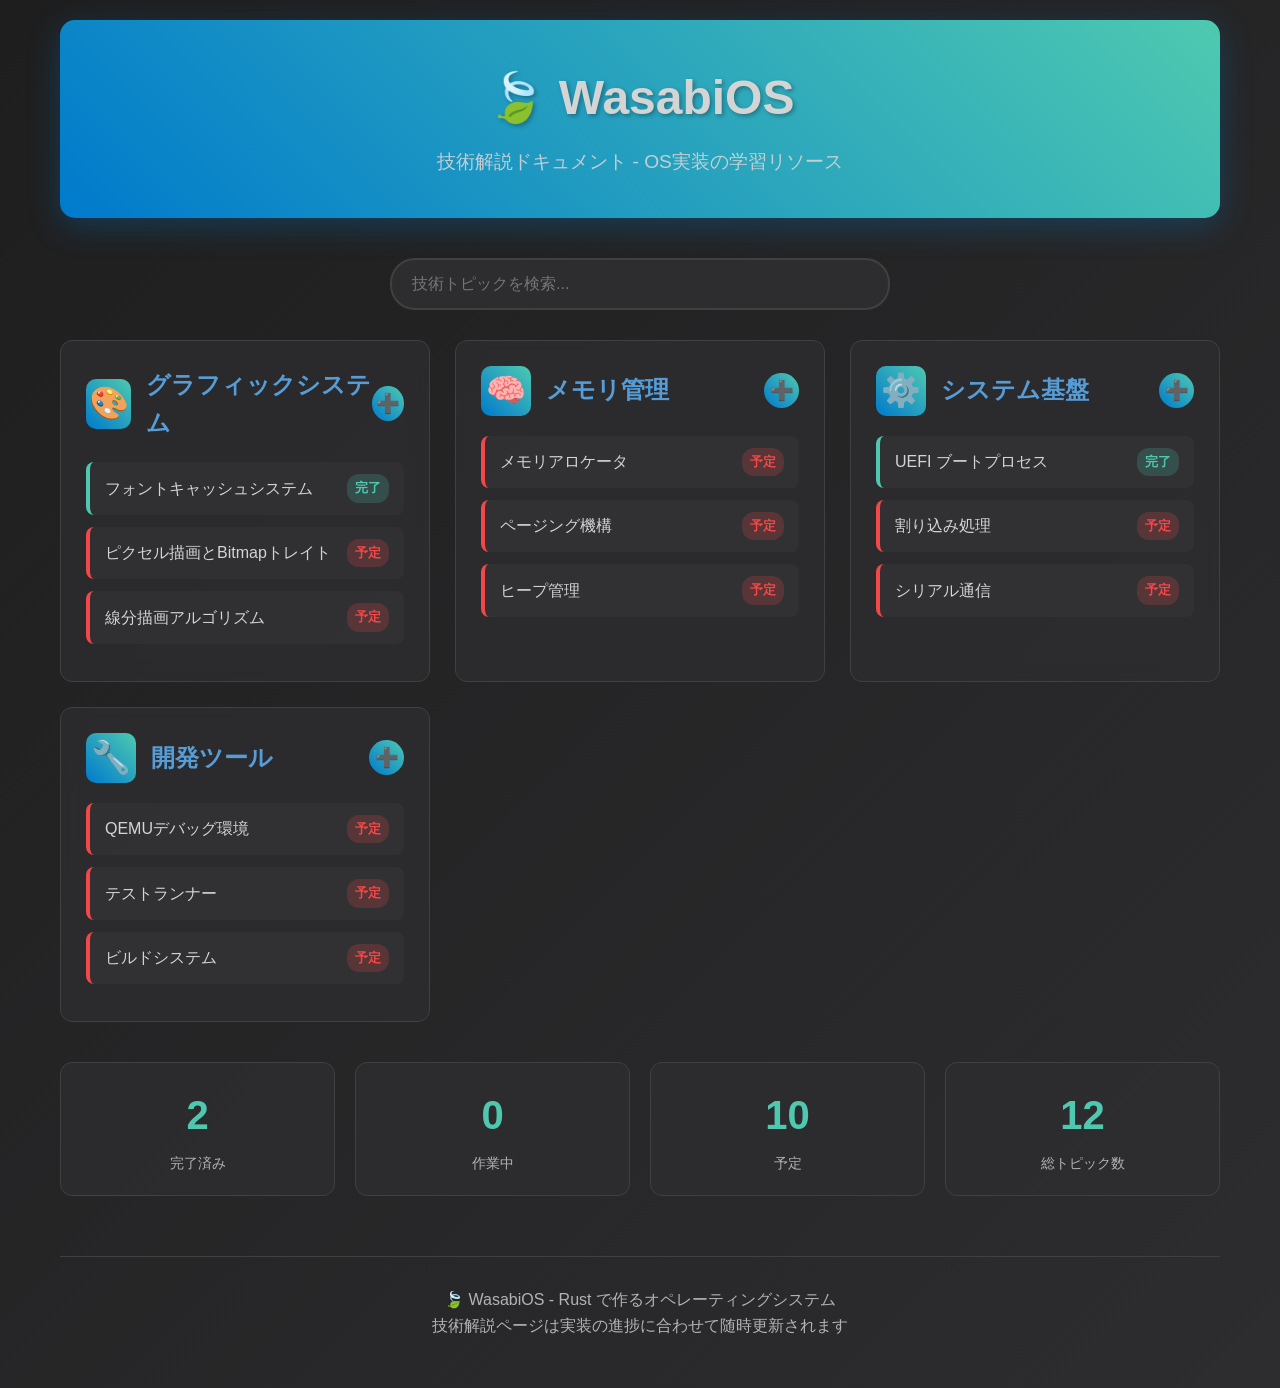
==== docs/index.html @ 49e9e0c0 "add: フォントキャッシュ機能の実装をしつつ、ドキュメント基盤を整えた" ====
<!DOCTYPE html>
<html lang="ja">
<head>
    <meta charset="UTF-8">
    <meta name="viewport" content="width=device-width, initial-scale=1.0">
    <title>WasabiOS 技術解説ドキュメント</title>
    <style>
        * {
            margin: 0;
            padding: 0;
            box-sizing: border-box;
        }

        body {
            font-family: 'Segoe UI', 'Hiragino Sans', 'Yu Gothic UI', sans-serif;
            background: linear-gradient(135deg, #1e1e1e 0%, #2d2d30 100%);
            color: #d4d4d4;
            min-height: 100vh;
            line-height: 1.6;
        }

        .container {
            max-width: 1200px;
            margin: 0 auto;
            padding: 20px;
        }

        header {
            text-align: center;
            margin-bottom: 40px;
            padding: 40px 0;
            background: linear-gradient(45deg, #007acc, #4ec9b0);
            border-radius: 15px;
            box-shadow: 0 8px 32px rgba(0, 122, 204, 0.3);
        }

        h1 {
            font-size: 3rem;
            font-weight: 700;
            margin-bottom: 10px;
            text-shadow: 2px 2px 4px rgba(0, 0, 0, 0.3);
        }

        .subtitle {
            font-size: 1.2rem;
            opacity: 0.9;
            font-weight: 300;
        }

        .search-container {
            margin-bottom: 30px;
            text-align: center;
        }

        .search-box {
            width: 100%;
            max-width: 500px;
            padding: 15px 20px;
            font-size: 16px;
            border: 2px solid #404040;
            border-radius: 25px;
            background-color: #2d2d30;
            color: #d4d4d4;
            outline: none;
            transition: all 0.3s ease;
        }

        .search-box:focus {
            border-color: #007acc;
            box-shadow: 0 0 20px rgba(0, 122, 204, 0.3);
        }

        .categories {
            display: grid;
            grid-template-columns: repeat(auto-fit, minmax(350px, 1fr));
            gap: 25px;
            margin-bottom: 40px;
        }

        .category {
            background: rgba(45, 45, 48, 0.8);
            border: 1px solid #404040;
            border-radius: 12px;
            padding: 25px;
            transition: all 0.3s ease;
            backdrop-filter: blur(10px);
        }

        .category:hover {
            transform: translateY(-5px);
            box-shadow: 0 10px 30px rgba(0, 0, 0, 0.3);
            border-color: #007acc;
        }

        .category-header {
            display: flex;
            align-items: center;
            margin-bottom: 20px;
        }

        .category-icon {
            font-size: 2rem;
            margin-right: 15px;
            width: 50px;
            height: 50px;
            display: flex;
            align-items: center;
            justify-content: center;
            border-radius: 10px;
            background: linear-gradient(45deg, #007acc, #4ec9b0);
        }

        .category-title {
            font-size: 1.5rem;
            font-weight: 600;
            color: #569cd6;
        }

        .topic-list {
            list-style: none;
        }

        .topic-item {
            margin-bottom: 12px;
            padding: 12px 15px;
            background: rgba(64, 64, 64, 0.3);
            border-radius: 8px;
            border-left: 4px solid transparent;
            transition: all 0.3s ease;
            cursor: pointer;
        }

        .topic-item:hover {
            background: rgba(0, 122, 204, 0.1);
            border-left-color: #007acc;
            transform: translateX(5px);
        }

        .topic-item.completed {
            border-left-color: #4ec9b0;
        }

        .topic-item.in-progress {
            border-left-color: #f9c74f;
        }

        .topic-item.planned {
            border-left-color: #f44747;
        }

        .topic-link {
            text-decoration: none;
            color: inherit;
            display: flex;
            justify-content: space-between;
            align-items: center;
        }

        .topic-title {
            font-weight: 500;
        }

        .topic-status {
            font-size: 0.8rem;
            padding: 4px 8px;
            border-radius: 12px;
            font-weight: 600;
        }

        .status-completed {
            background: rgba(78, 201, 176, 0.2);
            color: #4ec9b0;
        }

        .status-in-progress {
            background: rgba(249, 199, 79, 0.2);
            color: #f9c74f;
        }

        .status-planned {
            background: rgba(244, 71, 71, 0.2);
            color: #f44747;
        }

        .stats {
            display: grid;
            grid-template-columns: repeat(auto-fit, minmax(200px, 1fr));
            gap: 20px;
            margin-top: 40px;
        }

        .stat-card {
            background: rgba(45, 45, 48, 0.8);
            padding: 20px;
            border-radius: 12px;
            text-align: center;
            border: 1px solid #404040;
        }

        .stat-number {
            font-size: 2.5rem;
            font-weight: 700;
            color: #4ec9b0;
            margin-bottom: 5px;
        }

        .stat-label {
            color: #b3b3b3;
            font-size: 0.9rem;
        }

        .footer {
            text-align: center;
            margin-top: 60px;
            padding: 30px;
            border-top: 1px solid #404040;
            color: #b3b3b3;
        }

        /* 追加ボタンのスタイル */
        .add-topic-btn {
            background: linear-gradient(45deg, #007acc, #4ec9b0);
            border: none;
            border-radius: 50%;
            width: 35px;
            height: 35px;
            color: white;
            font-size: 1.2rem;
            cursor: pointer;
            margin-left: auto;
            transition: all 0.3s ease;
            display: flex;
            align-items: center;
            justify-content: center;
        }

        .add-topic-btn:hover {
            transform: scale(1.1) rotate(90deg);
            box-shadow: 0 4px 15px rgba(0, 122, 204, 0.4);
        }

        /* モーダルのスタイル */
        .modal {
            display: none;
            position: fixed;
            z-index: 1000;
            left: 0;
            top: 0;
            width: 100%;
            height: 100%;
            background-color: rgba(0, 0, 0, 0.8);
            backdrop-filter: blur(5px);
        }

        .modal.show {
            display: flex;
            align-items: center;
            justify-content: center;
            animation: fadeIn 0.3s ease;
        }

        .modal-content {
            background: linear-gradient(135deg, #2d2d30 0%, #252526 100%);
            border: 2px solid #007acc;
            border-radius: 15px;
            padding: 30px;
            width: 90%;
            max-width: 600px;
            max-height: 90vh;
            overflow-y: auto;
            box-shadow: 0 20px 60px rgba(0, 0, 0, 0.5);
            animation: slideIn 0.3s ease;
        }

        @keyframes slideIn {
            from { transform: translateY(-50px); opacity: 0; }
            to { transform: translateY(0); opacity: 1; }
        }

        .modal-header {
            display: flex;
            justify-content: space-between;
            align-items: center;
            margin-bottom: 25px;
            padding-bottom: 15px;
            border-bottom: 2px solid #404040;
        }

        .modal-title {
            font-size: 1.8rem;
            color: #569cd6;
            font-weight: 600;
        }

        .close-btn {
            background: none;
            border: none;
            font-size: 2rem;
            color: #b3b3b3;
            cursor: pointer;
            padding: 0;
            width: 40px;
            height: 40px;
            display: flex;
            align-items: center;
            justify-content: center;
            border-radius: 50%;
            transition: all 0.3s ease;
        }

        .close-btn:hover {
            background-color: rgba(244, 71, 71, 0.2);
            color: #f44747;
        }

        /* フォームのスタイル */
        .form-group {
            margin-bottom: 20px;
        }

        .form-label {
            display: block;
            margin-bottom: 8px;
            font-weight: 600;
            color: #d4d4d4;
        }

        .form-input, .form-select, .form-textarea {
            width: 100%;
            padding: 12px 15px;
            border: 2px solid #404040;
            border-radius: 8px;
            background-color: #1e1e1e;
            color: #d4d4d4;
            font-size: 14px;
            transition: all 0.3s ease;
        }

        .form-input:focus, .form-select:focus, .form-textarea:focus {
            outline: none;
            border-color: #007acc;
            box-shadow: 0 0 10px rgba(0, 122, 204, 0.3);
        }

        .form-textarea {
            resize: vertical;
            min-height: 100px;
        }

        .form-row {
            display: grid;
            grid-template-columns: 1fr 1fr;
            gap: 15px;
        }

        /* ボタンのスタイル */
        .btn-group {
            display: flex;
            gap: 15px;
            margin-top: 30px;
            justify-content: flex-end;
        }

        .btn {
            padding: 12px 24px;
            border: none;
            border-radius: 8px;
            font-size: 14px;
            font-weight: 600;
            cursor: pointer;
            transition: all 0.3s ease;
            min-width: 120px;
        }

        .btn-primary {
            background: linear-gradient(45deg, #007acc, #4ec9b0);
            color: white;
        }

        .btn-primary:hover {
            transform: translateY(-2px);
            box-shadow: 0 5px 15px rgba(0, 122, 204, 0.4);
        }

        .btn-secondary {
            background-color: #404040;
            color: #d4d4d4;
        }

        .btn-secondary:hover {
            background-color: #505050;
        }

        .btn-copy {
            background: linear-gradient(45deg, #4ec9b0, #007acc);
            color: white;
        }

        .btn-copy:hover {
            transform: translateY(-2px);
            box-shadow: 0 5px 15px rgba(78, 201, 176, 0.4);
        }

        /* 結果表示エリア */
        .result-area {
            margin-top: 25px;
            padding: 20px;
            background-color: #1e1e1e;
            border: 2px solid #404040;
            border-radius: 8px;
            display: none;
        }

        .result-area.show {
            display: block;
            animation: fadeIn 0.3s ease;
        }

        .result-title {
            font-size: 1.2rem;
            color: #4ec9b0;
            margin-bottom: 15px;
            font-weight: 600;
        }

        .result-content {
            background-color: #0d1117;
            padding: 15px;
            border-radius: 5px;
            font-family: 'Courier New', monospace;
            font-size: 13px;
            line-height: 1.5;
            white-space: pre-wrap;
            max-height: 300px;
            overflow-y: auto;
            border: 1px solid #30363d;
        }

        @media (max-width: 768px) {
            .categories {
                grid-template-columns: 1fr;
            }
            
            h1 {
                font-size: 2rem;
            }
            
            .container {
                padding: 15px;
            }

            .modal-content {
                width: 95%;
                padding: 20px;
            }

            .form-row {
                grid-template-columns: 1fr;
            }

            .btn-group {
                flex-direction: column;
            }
        }
    </style>
</head>
<body>
    <div class="container">
        <header>
            <h1>🍃 WasabiOS</h1>
            <p class="subtitle">技術解説ドキュメント - OS実装の学習リソース</p>
        </header>

        <div class="search-container">
            <input type="text" class="search-box" placeholder="技術トピックを検索..." id="searchBox">
        </div>

        <div class="categories" id="categoriesContainer">
            <div class="category">
                <div class="category-header">
                    <div class="category-icon">🎨</div>
                    <h2 class="category-title">グラフィックシステム</h2>
                    <button class="add-topic-btn" onclick="openCreateModal('graphics')" title="新しいページを追加">➕</button>
                </div>
                <ul class="topic-list">
                    <li class="topic-item completed">
                        <a href="topics/font-cache/index.html" class="topic-link">
                            <span class="topic-title">フォントキャッシュシステム</span>
                            <span class="topic-status status-completed">完了</span>
                        </a>
                    </li>
                    <li class="topic-item planned">
                        <a href="#" class="topic-link">
                            <span class="topic-title">ピクセル描画とBitmapトレイト</span>
                            <span class="topic-status status-planned">予定</span>
                        </a>
                    </li>
                    <li class="topic-item planned">
                        <a href="#" class="topic-link">
                            <span class="topic-title">線分描画アルゴリズム</span>
                            <span class="topic-status status-planned">予定</span>
                        </a>
                    </li>
                </ul>
            </div>

            <div class="category">
                <div class="category-header">
                    <div class="category-icon">🧠</div>
                    <h2 class="category-title">メモリ管理</h2>
                    <button class="add-topic-btn" onclick="openCreateModal('memory')" title="新しいページを追加">➕</button>
                </div>
                <ul class="topic-list">
                    <li class="topic-item planned">
                        <a href="#" class="topic-link">
                            <span class="topic-title">メモリアロケータ</span>
                            <span class="topic-status status-planned">予定</span>
                        </a>
                    </li>
                    <li class="topic-item planned">
                        <a href="#" class="topic-link">
                            <span class="topic-title">ページング機構</span>
                            <span class="topic-status status-planned">予定</span>
                        </a>
                    </li>
                    <li class="topic-item planned">
                        <a href="#" class="topic-link">
                            <span class="topic-title">ヒープ管理</span>
                            <span class="topic-status status-planned">予定</span>
                        </a>
                    </li>
                </ul>
            </div>

            <div class="category">
                <div class="category-header">
                    <div class="category-icon">⚙️</div>
                    <h2 class="category-title">システム基盤</h2>
                    <button class="add-topic-btn" onclick="openCreateModal('system')" title="新しいページを追加">➕</button>
                </div>
                <ul class="topic-list">
                    <li class="topic-item completed">
                        <a href="topics/uefi-boot/index.html" class="topic-link">
                            <span class="topic-title">UEFI ブートプロセス</span>
                            <span class="topic-status status-completed">完了</span>
                        </a>
                    </li>
                    <li class="topic-item planned">
                        <a href="#" class="topic-link">
                            <span class="topic-title">割り込み処理</span>
                            <span class="topic-status status-planned">予定</span>
                        </a>
                    </li>
                    <li class="topic-item planned">
                        <a href="#" class="topic-link">
                            <span class="topic-title">シリアル通信</span>
                            <span class="topic-status status-planned">予定</span>
                        </a>
                    </li>
                </ul>
            </div>

            <div class="category">
                <div class="category-header">
                    <div class="category-icon">🔧</div>
                    <h2 class="category-title">開発ツール</h2>
                    <button class="add-topic-btn" onclick="openCreateModal('tools')" title="新しいページを追加">➕</button>
                </div>
                <ul class="topic-list">
                    <li class="topic-item planned">
                        <a href="#" class="topic-link">
                            <span class="topic-title">QEMUデバッグ環境</span>
                            <span class="topic-status status-planned">予定</span>
                        </a>
                    </li>
                    <li class="topic-item planned">
                        <a href="#" class="topic-link">
                            <span class="topic-title">テストランナー</span>
                            <span class="topic-status status-planned">予定</span>
                        </a>
                    </li>
                    <li class="topic-item planned">
                        <a href="#" class="topic-link">
                            <span class="topic-title">ビルドシステム</span>
                            <span class="topic-status status-planned">予定</span>
                        </a>
                    </li>
                </ul>
            </div>
        </div>

        <div class="stats">
            <div class="stat-card">
                <div class="stat-number" id="completedCount">2</div>
                <div class="stat-label">完了済み</div>
            </div>
            <div class="stat-card">
                <div class="stat-number" id="inProgressCount">0</div>
                <div class="stat-label">作業中</div>
            </div>
            <div class="stat-card">
                <div class="stat-number" id="plannedCount">10</div>
                <div class="stat-label">予定</div>
            </div>
            <div class="stat-card">
                <div class="stat-number" id="totalCount">12</div>
                <div class="stat-label">総トピック数</div>
            </div>
        </div>

        <footer class="footer">
            <p>🍃 WasabiOS - Rust で作るオペレーティングシステム</p>
            <p>技術解説ページは実装の進捗に合わせて随時更新されます</p>
        </footer>
    </div>

    <!-- 技術解説ページ作成モーダル -->
    <div id="createModal" class="modal">
        <div class="modal-content">
            <div class="modal-header">
                <h2 class="modal-title">📝 新しい技術解説ページを作成</h2>
                <button class="close-btn" onclick="closeCreateModal()">&times;</button>
            </div>
            
            <form id="createForm">
                <div class="form-row">
                    <div class="form-group">
                        <label class="form-label" for="topicName">トピック名 *</label>
                        <input type="text" id="topicName" class="form-input" placeholder="例: メモリアロケータ" required>
                    </div>
                    <div class="form-group">
                        <label class="form-label" for="categorySelect">カテゴリ *</label>
                        <select id="categorySelect" class="form-select" required>
                            <option value="">選択してください</option>
                            <option value="graphics">グラフィックシステム</option>
                            <option value="memory">メモリ管理</option>
                            <option value="system">システム基盤</option>
                            <option value="tools">開発ツール</option>
                        </select>
                    </div>
                </div>

                <div class="form-row">
                    <div class="form-group">
                        <label class="form-label" for="difficulty">難易度</label>
                        <select id="difficulty" class="form-select">
                            <option value="初級">初級</option>
                            <option value="中級" selected>中級</option>
                            <option value="上級">上級</option>
                        </select>
                    </div>
                    <div class="form-group">
                        <label class="form-label" for="relatedFiles">関連ファイル</label>
                        <input type="text" id="relatedFiles" class="form-input" placeholder="例: src/allocator.rs, src/memory.rs">
                    </div>
                </div>

                <div class="form-group">
                    <label class="form-label" for="description">解説内容 *</label>
                    <textarea id="description" class="form-textarea" placeholder="具体的に解説したい内容を記述してください&#10;例:&#10;- ヒープメモリの管理方法&#10;- アロケーションアルゴリズムの比較&#10;- フラグメンテーションの問題と対策" required></textarea>
                </div>

                <div class="form-group">
                    <label class="form-label" for="specialRequests">特別な要求</label>
                    <textarea id="specialRequests" class="form-textarea" placeholder="図示したい内容やアニメーション要素があれば記述してください&#10;例:&#10;- メモリレイアウトの図示&#10;- アロケーション/デアロケーションのアニメーション&#10;- 異なるアルゴリズムのパフォーマンス比較チャート"></textarea>
                </div>

                <div class="btn-group">
                    <button type="button" class="btn btn-secondary" onclick="closeCreateModal()">キャンセル</button>
                    <button type="button" class="btn btn-primary" onclick="generateRequest()">依頼文を生成</button>
                </div>
            </form>

            <div id="resultArea" class="result-area">
                <div class="result-title">📋 生成された依頼文</div>
                <div id="resultContent" class="result-content"></div>
                <div class="btn-group">
                    <button type="button" class="btn btn-copy" onclick="copyToClipboard()">📋 クリップボードにコピー</button>
                    <button type="button" class="btn btn-secondary" onclick="editRequest()">✏️ 編集に戻る</button>
                </div>
            </div>
        </div>
    </div>

    <script>
        // 検索機能
        document.getElementById('searchBox').addEventListener('input', function(e) {
            const searchTerm = e.target.value.toLowerCase();
            const topicItems = document.querySelectorAll('.topic-item');
            
            topicItems.forEach(item => {
                const title = item.querySelector('.topic-title').textContent.toLowerCase();
                if (title.includes(searchTerm)) {
                    item.style.display = 'block';
                } else {
                    item.style.display = 'none';
                }
            });
        });

        // 統計の更新
        function updateStats() {
            const completed = document.querySelectorAll('.topic-item.completed').length;
            const inProgress = document.querySelectorAll('.topic-item.in-progress').length;
            const planned = document.querySelectorAll('.topic-item.planned').length;
            const total = completed + inProgress + planned;

            document.getElementById('completedCount').textContent = completed;
            document.getElementById('inProgressCount').textContent = inProgress;
            document.getElementById('plannedCount').textContent = planned;
            document.getElementById('totalCount').textContent = total;
        }

        // ページ読み込み時に統計を更新
        document.addEventListener('DOMContentLoaded', updateStats);

        // トピックアイテムのクリックイベント
        document.querySelectorAll('.topic-item').forEach(item => {
            item.addEventListener('click', function(e) {
                const link = this.querySelector('.topic-link');
                if (link && link.getAttribute('href') !== '#') {
                    window.location.href = link.getAttribute('href');
                }
            });
        });

        // カテゴリマッピング
        const categoryMapping = {
            'graphics': 'グラフィックシステム',
            'memory': 'メモリ管理',
            'system': 'システム基盤',
            'tools': '開発ツール'
        };

        let generatedRequestText = '';

        // モーダル開く
        function openCreateModal(category = '') {
            const modal = document.getElementById('createModal');
            const categorySelect = document.getElementById('categorySelect');
            
            // カテゴリが指定されている場合は自動選択
            if (category) {
                categorySelect.value = category;
            }
            
            // フォームをリセット
            document.getElementById('createForm').reset();
            if (category) {
                categorySelect.value = category;
            }
            
            // 結果エリアを非表示
            document.getElementById('resultArea').classList.remove('show');
            
            modal.classList.add('show');
            document.body.style.overflow = 'hidden';
        }

        // モーダル閉じる
        function closeCreateModal() {
            const modal = document.getElementById('createModal');
            modal.classList.remove('show');
            document.body.style.overflow = 'auto';
        }

        // 依頼文生成
        function generateRequest() {
            const topicName = document.getElementById('topicName').value.trim();
            const category = document.getElementById('categorySelect').value;
            const difficulty = document.getElementById('difficulty').value;
            const relatedFiles = document.getElementById('relatedFiles').value.trim();
            const description = document.getElementById('description').value.trim();
            const specialRequests = document.getElementById('specialRequests').value.trim();

            // バリデーション
            if (!topicName) {
                alert('トピック名を入力してください。');
                return;
            }
            if (!category) {
                alert('カテゴリを選択してください。');
                return;
            }
            if (!description) {
                alert('解説内容を入力してください。');
                return;
            }

            // 依頼文生成
            const categoryName = categoryMapping[category];
            const relatedFilesText = relatedFiles || '該当なし';
            const specialRequestsText = specialRequests || '特になし';

            generatedRequestText = `技術解説ページを作成してください：

**基本情報:**
- トピック: ${topicName}
- カテゴリ: ${categoryName}
- 難易度: ${difficulty}
- 関連ファイル: ${relatedFilesText}

**解説内容:**
${description}

**特別な要求:**
${specialRequestsText}`;

            // 結果表示
            document.getElementById('resultContent').textContent = generatedRequestText;
            document.getElementById('resultArea').classList.add('show');
            
            // 結果エリアにスクロール
            document.getElementById('resultArea').scrollIntoView({ 
                behavior: 'smooth', 
                block: 'nearest' 
            });
        }

        // クリップボードにコピー
        async function copyToClipboard() {
            try {
                await navigator.clipboard.writeText(generatedRequestText);
                
                // ボタンのテキストを一時的に変更
                const copyBtn = document.querySelector('.btn-copy');
                const originalText = copyBtn.innerHTML;
                copyBtn.innerHTML = '✅ コピー完了!';
                copyBtn.style.background = 'linear-gradient(45deg, #4caf50, #45a049)';
                
                setTimeout(() => {
                    copyBtn.innerHTML = originalText;
                    copyBtn.style.background = 'linear-gradient(45deg, #4ec9b0, #007acc)';
                }, 2000);
                
            } catch (err) {
                // フォールバック: テキストエリアを使用
                const textArea = document.createElement('textarea');
                textArea.value = generatedRequestText;
                document.body.appendChild(textArea);
                textArea.select();
                document.execCommand('copy');
                document.body.removeChild(textArea);
                
                alert('依頼文をクリップボードにコピーしました！');
            }
        }

        // 編集に戻る
        function editRequest() {
            document.getElementById('resultArea').classList.remove('show');
        }

        // モーダル外クリックで閉じる
        document.getElementById('createModal').addEventListener('click', function(e) {
            if (e.target === this) {
                closeCreateModal();
            }
        });

        // ESCキーでモーダルを閉じる
        document.addEventListener('keydown', function(e) {
            if (e.key === 'Escape') {
                const modal = document.getElementById('createModal');
                if (modal.classList.contains('show')) {
                    closeCreateModal();
                }
            }
        });

        // フォームのEnterキー送信を防ぐ
        document.getElementById('createForm').addEventListener('keydown', function(e) {
            if (e.key === 'Enter' && e.target.tagName !== 'TEXTAREA') {
                e.preventDefault();
            }
        });

        // ローカルストレージに下書き保存
        function saveDraft() {
            const formData = {
                topicName: document.getElementById('topicName').value,
                category: document.getElementById('categorySelect').value,
                difficulty: document.getElementById('difficulty').value,
                relatedFiles: document.getElementById('relatedFiles').value,
                description: document.getElementById('description').value,
                specialRequests: document.getElementById('specialRequests').value
            };
            localStorage.setItem('wasabi_docs_draft', JSON.stringify(formData));
        }

        // 下書きを読み込み
        function loadDraft() {
            const draft = localStorage.getItem('wasabi_docs_draft');
            if (draft) {
                const formData = JSON.parse(draft);
                document.getElementById('topicName').value = formData.topicName || '';
                document.getElementById('categorySelect').value = formData.category || '';
                document.getElementById('difficulty').value = formData.difficulty || '中級';
                document.getElementById('relatedFiles').value = formData.relatedFiles || '';
                document.getElementById('description').value = formData.description || '';
                document.getElementById('specialRequests').value = formData.specialRequests || '';
            }
        }

        // フォーム入力時に下書き保存
        document.addEventListener('DOMContentLoaded', function() {
            const formInputs = document.querySelectorAll('#createForm input, #createForm select, #createForm textarea');
            formInputs.forEach(input => {
                input.addEventListener('input', saveDraft);
            });
            
            // ページ読み込み時に下書きを復元
            loadDraft();
        });
    </script>
</body>
</html>
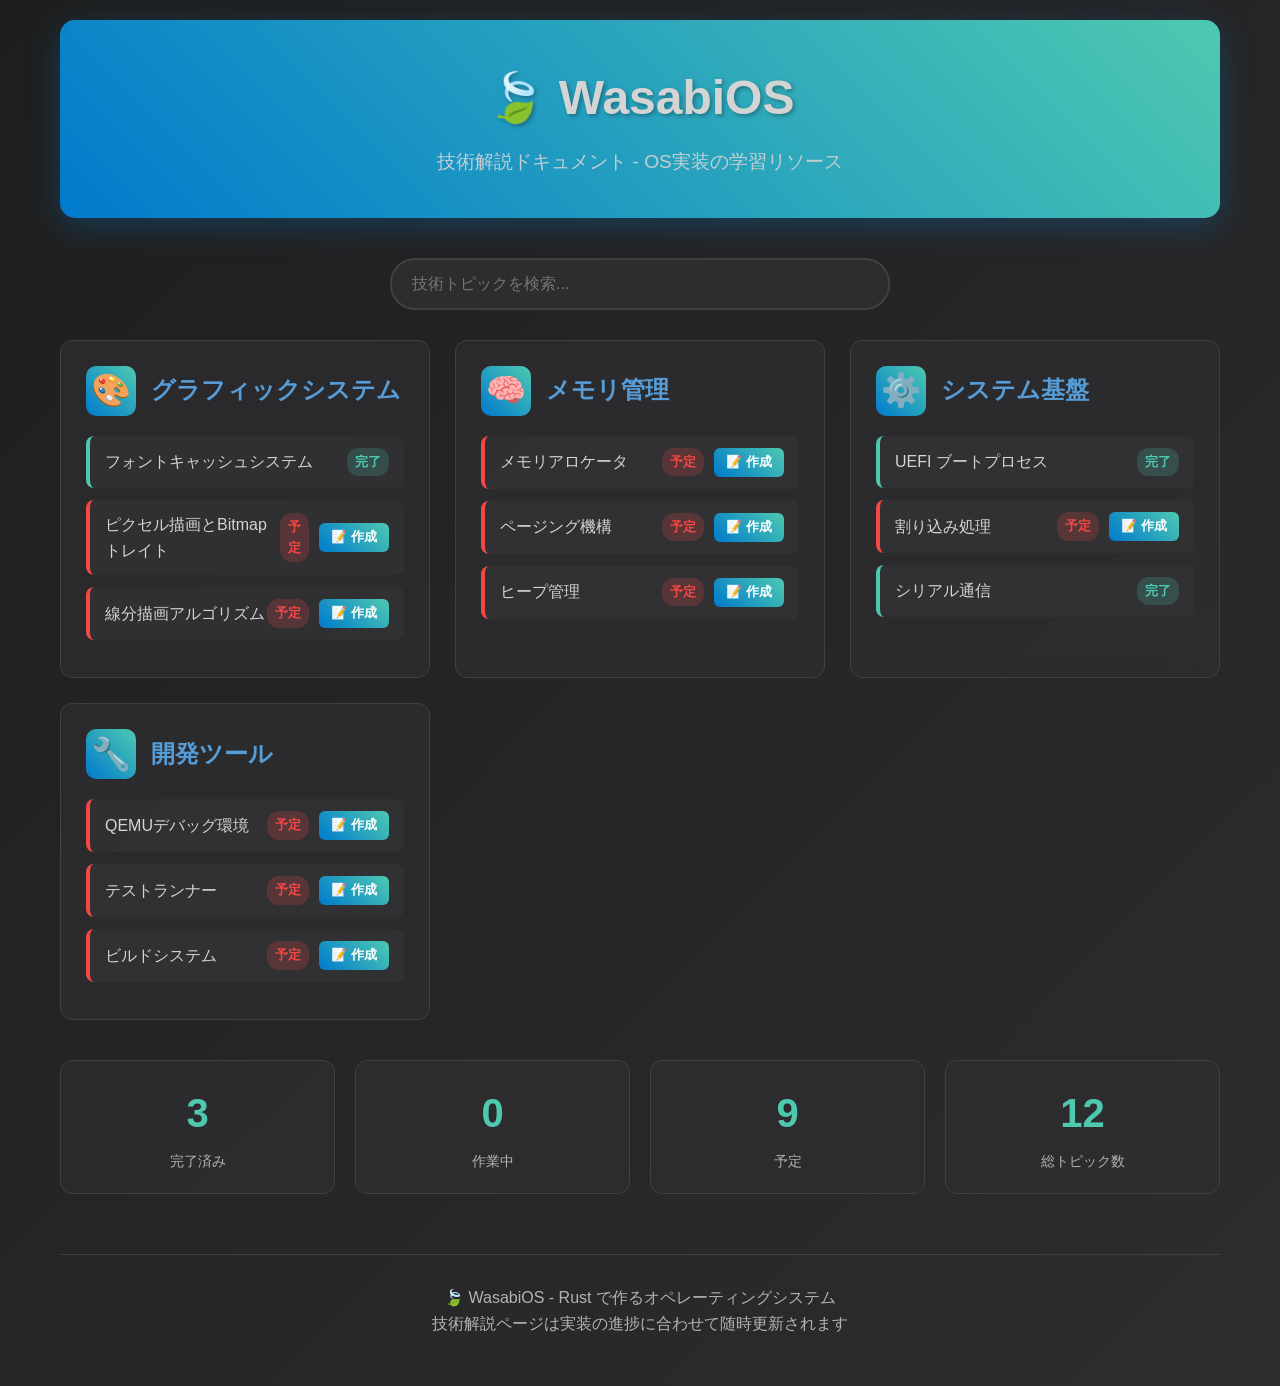
==== commit 642e156d: "add: 技術解説ページを実装した" ====
--- a/docs/index.html
+++ b/docs/index.html
@@ -215,6 +215,36 @@
             padding: 30px;
             border-top: 1px solid #404040;
             color: #b3b3b3;
+        }
+
+        /* トピックアクション関連のスタイル */
+        .topic-actions {
+            display: flex;
+            align-items: center;
+            gap: 10px;
+        }
+
+        .create-topic-btn {
+            background: linear-gradient(45deg, #007acc, #4ec9b0);
+            border: none;
+            border-radius: 6px;
+            padding: 6px 12px;
+            color: white;
+            font-size: 0.8rem;
+            font-weight: 600;
+            cursor: pointer;
+            transition: all 0.3s ease;
+            white-space: nowrap;
+        }
+
+        .create-topic-btn:hover {
+            transform: translateY(-1px);
+            box-shadow: 0 4px 12px rgba(0, 122, 204, 0.4);
+            background: linear-gradient(45deg, #005a9e, #3ba896);
+        }
+
+        .create-topic-btn:active {
+            transform: translateY(0);
         }
 
         /* 追加ボタンのスタイル */
@@ -480,7 +510,6 @@
                 <div class="category-header">
                     <div class="category-icon">🎨</div>
                     <h2 class="category-title">グラフィックシステム</h2>
-                    <button class="add-topic-btn" onclick="openCreateModal('graphics')" title="新しいページを追加">➕</button>
                 </div>
                 <ul class="topic-list">
                     <li class="topic-item completed">
@@ -490,16 +519,22 @@
                         </a>
                     </li>
                     <li class="topic-item planned">
-                        <a href="#" class="topic-link">
+                        <div class="topic-link">
                             <span class="topic-title">ピクセル描画とBitmapトレイト</span>
-                            <span class="topic-status status-planned">予定</span>
-                        </a>
+                            <div class="topic-actions">
+                                <span class="topic-status status-planned">予定</span>
+                                <button class="create-topic-btn" onclick="openCreateModal('graphics', 'ピクセル描画とBitmapトレイト')" title="この技術解説ページを作成">📝 作成</button>
+                            </div>
+                        </div>
                     </li>
                     <li class="topic-item planned">
-                        <a href="#" class="topic-link">
+                        <div class="topic-link">
                             <span class="topic-title">線分描画アルゴリズム</span>
-                            <span class="topic-status status-planned">予定</span>
-                        </a>
+                            <div class="topic-actions">
+                                <span class="topic-status status-planned">予定</span>
+                                <button class="create-topic-btn" onclick="openCreateModal('graphics', '線分描画アルゴリズム')" title="この技術解説ページを作成">📝 作成</button>
+                            </div>
+                        </div>
                     </li>
                 </ul>
             </div>
@@ -508,26 +543,34 @@
                 <div class="category-header">
                     <div class="category-icon">🧠</div>
                     <h2 class="category-title">メモリ管理</h2>
-                    <button class="add-topic-btn" onclick="openCreateModal('memory')" title="新しいページを追加">➕</button>
                 </div>
                 <ul class="topic-list">
                     <li class="topic-item planned">
-                        <a href="#" class="topic-link">
+                        <div class="topic-link">
                             <span class="topic-title">メモリアロケータ</span>
-                            <span class="topic-status status-planned">予定</span>
-                        </a>
+                            <div class="topic-actions">
+                                <span class="topic-status status-planned">予定</span>
+                                <button class="create-topic-btn" onclick="openCreateModal('memory', 'メモリアロケータ')" title="この技術解説ページを作成">📝 作成</button>
+                            </div>
+                        </div>
                     </li>
                     <li class="topic-item planned">
-                        <a href="#" class="topic-link">
+                        <div class="topic-link">
                             <span class="topic-title">ページング機構</span>
-                            <span class="topic-status status-planned">予定</span>
-                        </a>
+                            <div class="topic-actions">
+                                <span class="topic-status status-planned">予定</span>
+                                <button class="create-topic-btn" onclick="openCreateModal('memory', 'ページング機構')" title="この技術解説ページを作成">📝 作成</button>
+                            </div>
+                        </div>
                     </li>
                     <li class="topic-item planned">
-                        <a href="#" class="topic-link">
+                        <div class="topic-link">
                             <span class="topic-title">ヒープ管理</span>
-                            <span class="topic-status status-planned">予定</span>
-                        </a>
+                            <div class="topic-actions">
+                                <span class="topic-status status-planned">予定</span>
+                                <button class="create-topic-btn" onclick="openCreateModal('memory', 'ヒープ管理')" title="この技術解説ページを作成">📝 作成</button>
+                            </div>
+                        </div>
                     </li>
                 </ul>
             </div>
@@ -536,7 +579,6 @@
                 <div class="category-header">
                     <div class="category-icon">⚙️</div>
                     <h2 class="category-title">システム基盤</h2>
-                    <button class="add-topic-btn" onclick="openCreateModal('system')" title="新しいページを追加">➕</button>
                 </div>
                 <ul class="topic-list">
                     <li class="topic-item completed">
@@ -546,15 +588,18 @@
                         </a>
                     </li>
                     <li class="topic-item planned">
-                        <a href="#" class="topic-link">
+                        <div class="topic-link">
                             <span class="topic-title">割り込み処理</span>
-                            <span class="topic-status status-planned">予定</span>
-                        </a>
+                            <div class="topic-actions">
+                                <span class="topic-status status-planned">予定</span>
+                                <button class="create-topic-btn" onclick="openCreateModal('system', '割り込み処理')" title="この技術解説ページを作成">📝 作成</button>
+                            </div>
+                        </div>
                     </li>
-                    <li class="topic-item planned">
-                        <a href="#" class="topic-link">
+                    <li class="topic-item completed">
+                        <a href="topics/serial-communication/index.html" class="topic-link">
                             <span class="topic-title">シリアル通信</span>
-                            <span class="topic-status status-planned">予定</span>
+                            <span class="topic-status status-completed">完了</span>
                         </a>
                     </li>
                 </ul>
@@ -564,26 +609,34 @@
                 <div class="category-header">
                     <div class="category-icon">🔧</div>
                     <h2 class="category-title">開発ツール</h2>
-                    <button class="add-topic-btn" onclick="openCreateModal('tools')" title="新しいページを追加">➕</button>
                 </div>
                 <ul class="topic-list">
                     <li class="topic-item planned">
-                        <a href="#" class="topic-link">
+                        <div class="topic-link">
                             <span class="topic-title">QEMUデバッグ環境</span>
-                            <span class="topic-status status-planned">予定</span>
-                        </a>
+                            <div class="topic-actions">
+                                <span class="topic-status status-planned">予定</span>
+                                <button class="create-topic-btn" onclick="openCreateModal('tools', 'QEMUデバッグ環境')" title="この技術解説ページを作成">📝 作成</button>
+                            </div>
+                        </div>
                     </li>
                     <li class="topic-item planned">
-                        <a href="#" class="topic-link">
+                        <div class="topic-link">
                             <span class="topic-title">テストランナー</span>
-                            <span class="topic-status status-planned">予定</span>
-                        </a>
+                            <div class="topic-actions">
+                                <span class="topic-status status-planned">予定</span>
+                                <button class="create-topic-btn" onclick="openCreateModal('tools', 'テストランナー')" title="この技術解説ページを作成">📝 作成</button>
+                            </div>
+                        </div>
                     </li>
                     <li class="topic-item planned">
-                        <a href="#" class="topic-link">
+                        <div class="topic-link">
                             <span class="topic-title">ビルドシステム</span>
-                            <span class="topic-status status-planned">予定</span>
-                        </a>
+                            <div class="topic-actions">
+                                <span class="topic-status status-planned">予定</span>
+                                <button class="create-topic-btn" onclick="openCreateModal('tools', 'ビルドシステム')" title="この技術解説ページを作成">📝 作成</button>
+                            </div>
+                        </div>
                     </li>
                 </ul>
             </div>
@@ -591,7 +644,7 @@
 
         <div class="stats">
             <div class="stat-card">
-                <div class="stat-number" id="completedCount">2</div>
+                <div class="stat-number" id="completedCount">3</div>
                 <div class="stat-label">完了済み</div>
             </div>
             <div class="stat-card">
@@ -599,7 +652,7 @@
                 <div class="stat-label">作業中</div>
             </div>
             <div class="stat-card">
-                <div class="stat-number" id="plannedCount">10</div>
+                <div class="stat-number" id="plannedCount">9</div>
                 <div class="stat-label">予定</div>
             </div>
             <div class="stat-card">
@@ -714,10 +767,15 @@
         // ページ読み込み時に統計を更新
         document.addEventListener('DOMContentLoaded', updateStats);
 
-        // トピックアイテムのクリックイベント
+        // トピックアイテムのクリックイベント（作成ボタンのクリックを除外）
         document.querySelectorAll('.topic-item').forEach(item => {
             item.addEventListener('click', function(e) {
-                const link = this.querySelector('.topic-link');
+                // 作成ボタンがクリックされた場合は何もしない
+                if (e.target.classList.contains('create-topic-btn') || e.target.closest('.create-topic-btn')) {
+                    return;
+                }
+                
+                const link = this.querySelector('.topic-link a');
                 if (link && link.getAttribute('href') !== '#') {
                     window.location.href = link.getAttribute('href');
                 }
@@ -735,19 +793,22 @@
         let generatedRequestText = '';
 
         // モーダル開く
-        function openCreateModal(category = '') {
+        function openCreateModal(category = '', topicName = '') {
             const modal = document.getElementById('createModal');
             const categorySelect = document.getElementById('categorySelect');
+            const topicNameInput = document.getElementById('topicName');
+            
+            // フォームをリセット
+            document.getElementById('createForm').reset();
             
             // カテゴリが指定されている場合は自動選択
             if (category) {
                 categorySelect.value = category;
             }
             
-            // フォームをリセット
-            document.getElementById('createForm').reset();
-            if (category) {
-                categorySelect.value = category;
+            // トピック名が指定されている場合は自動入力
+            if (topicName) {
+                topicNameInput.value = topicName;
             }
             
             // 結果エリアを非表示
@@ -762,6 +823,110 @@
             const modal = document.getElementById('createModal');
             modal.classList.remove('show');
             document.body.style.overflow = 'auto';
+        }
+
+        // 難易度別の指示を生成
+        function getDifficultyInstructions(difficulty) {
+            const instructions = {
+                '初級': [
+                    '基本概念から丁寧に説明し、専門用語には必ず説明を付加',
+                    '身近な比喩を多用して理解しやすく',
+                    'ステップバイステップの詳細解説',
+                    '「なぜそうなるのか」の理由を重視した説明'
+                ],
+                '中級': [
+                    '実装の詳細とコード例を重視',
+                    '技術的な背景と設計判断の理由を説明',
+                    'パフォーマンスや最適化の観点を含める',
+                    '他の手法との比較を適度に含める'
+                ],
+                '上級': [
+                    '高度な実装テクニックと最適化手法',
+                    '他の手法との詳細な比較・トレードオフ分析',
+                    '実際の問題解決事例と応用例',
+                    'エッジケースや例外処理の詳細'
+                ]
+            };
+            return instructions[difficulty] || instructions['中級'];
+        }
+
+        // カテゴリ別の視覚化要求を生成
+        function getCategoryVisualization(category) {
+            const visualizations = {
+                'graphics': [
+                    'ピクセル描画過程の段階的表示',
+                    '色空間変換の視覚的説明',
+                    'レンダリングパイプラインの図解',
+                    'メモリレイアウトとピクセルデータの関係図'
+                ],
+                'memory': [
+                    'メモリレイアウト図とアドレス空間の視覚化',
+                    'アロケーション/デアロケーション過程のアニメーション',
+                    'フラグメンテーション状態の図解',
+                    'ヒープとスタックの成長過程の表示'
+                ],
+                'system': [
+                    'システム全体のアーキテクチャ図',
+                    'ブート過程やプロセス遷移のフローチャート',
+                    'ハードウェアとソフトウェアの連携図',
+                    'タイムライン表示による処理順序の説明'
+                ],
+                'tools': [
+                    'ビルド過程やワークフローの図解',
+                    'デバッグフローとツール連携の説明',
+                    'テスト実行過程の可視化',
+                    'ファイル構造と依存関係の図示'
+                ]
+            };
+            return visualizations[category] || [];
+        }
+
+        // 統一学習テンプレートを生成
+        function getUnifiedLearningTemplate() {
+            return [
+                '**統一学習体験での解説要求:**',
+                '',
+                '**1. 🌍 技術全体像の解説**',
+                '- 当該技術が属する技術領域全体の俯瞰図（インタラクティブマップ）',
+                '- 関連技術との系統関係（技術系統樹の可視化）',
+                '- この技術分野の発展史と現在の位置づけ',
+                '- 「あなたはここにいます」的な位置表示',
+                '',
+                '**2. 🎯 システム内での位置づけと必要性**',
+                '- WasabiOS全体アーキテクチャでの当該技術の位置',
+                '- 上位技術（何に使われるか）と下位技術（何を使うか）の関係図',
+                '- 他の選択肢との詳細比較表と採用理由',
+                '- 具体的に解決する問題の詳細説明',
+                '- この技術がない場合の困りごとと実際の問題発生シナリオ',
+                '',
+                '**3. ⚙️ 実現技術の詳細**',
+                '- 基本動作原理の段階的図解',
+                '- 「なぜそうなるのか」の理由を重視した仕組みの説明',
+                '- WasabiOSでの実際の実装コード例',
+                '- コードと動作の対応関係の可視化',
+                '- 実装時のポイントとトラブルシューティング',
+                '',
+                '**4. 🔗 学習の完結と次のステップ**',
+                '- 学習内容の要点整理',
+                '- 関連トピックへの自然な導線',
+                '- 推奨学習順序の提案',
+                '- 理解度チェックポイント'
+            ];
+        }
+        // 統一視覚化要求を生成
+        function getUnifiedVisualizationRequirements(category) {
+            const baseRequirements = [
+                '**統一視覚化要求:**',
+                '- 技術領域マップ（インタラクティブ、クリック可能）',
+                '- システム全体アーキテクチャ図での位置表示',
+                '- 動作原理のステップバイステップアニメーション',
+                '- 問題→解決の流れを示すフローチャート',
+                '- 代替技術との比較表（視覚的）',
+                '- コード実行と結果の対応関係図'
+            ];
+            
+            const categorySpecific = getCategoryVisualization(category);
+            return baseRequirements.concat(['', '**カテゴリ固有の視覚化:**'].concat(categorySpecific.map(viz => `- ${viz}`)));
         }
 
         // 依頼文生成
@@ -787,12 +952,17 @@
                 return;
             }
 
-            // 依頼文生成
+            // 各種要求を生成
             const categoryName = categoryMapping[category];
             const relatedFilesText = relatedFiles || '該当なし';
-            const specialRequestsText = specialRequests || '特になし';
-
-            generatedRequestText = `技術解説ページを作成してください：
+            const difficultyInstructions = getDifficultyInstructions(difficulty);
+
+            // 統一学習テンプレートを取得
+            const unifiedTemplate = getUnifiedLearningTemplate();
+            const unifiedVisualizations = getUnifiedVisualizationRequirements(category);
+            
+            // 依頼文を構築
+            let requestText = `技術解説ページを作成してください：
 
 **基本情報:**
 - トピック: ${topicName}
@@ -800,11 +970,30 @@
 - 難易度: ${difficulty}
 - 関連ファイル: ${relatedFilesText}
 
-**解説内容:**
+**具体的な解説内容:**
 ${description}
 
-**特別な要求:**
-${specialRequestsText}`;
+**難易度別指示 (${difficulty}):**
+${difficultyInstructions.map(instruction => `- ${instruction}`).join('\n')}
+
+${unifiedTemplate.join('\n')}
+
+${unifiedVisualizations.join('\n')}
+
+**学習体験の設計要求:**
+- 一つのページで完結する学習体験
+- スクロールに応じた段階的な理解促進
+- 各セクション間の自然で論理的な流れ
+- 全体像→位置づけ→必要性→実装の一貫した構造
+- 理解の各段階での「なるほど！」体験の創出`;
+
+            // 特別な要求がある場合は追加
+            if (specialRequests) {
+                requestText += `\n\n**追加の特別な要求:**
+${specialRequests}`;
+            }
+
+            generatedRequestText = requestText;
 
             // 結果表示
             document.getElementById('resultContent').textContent = generatedRequestText;
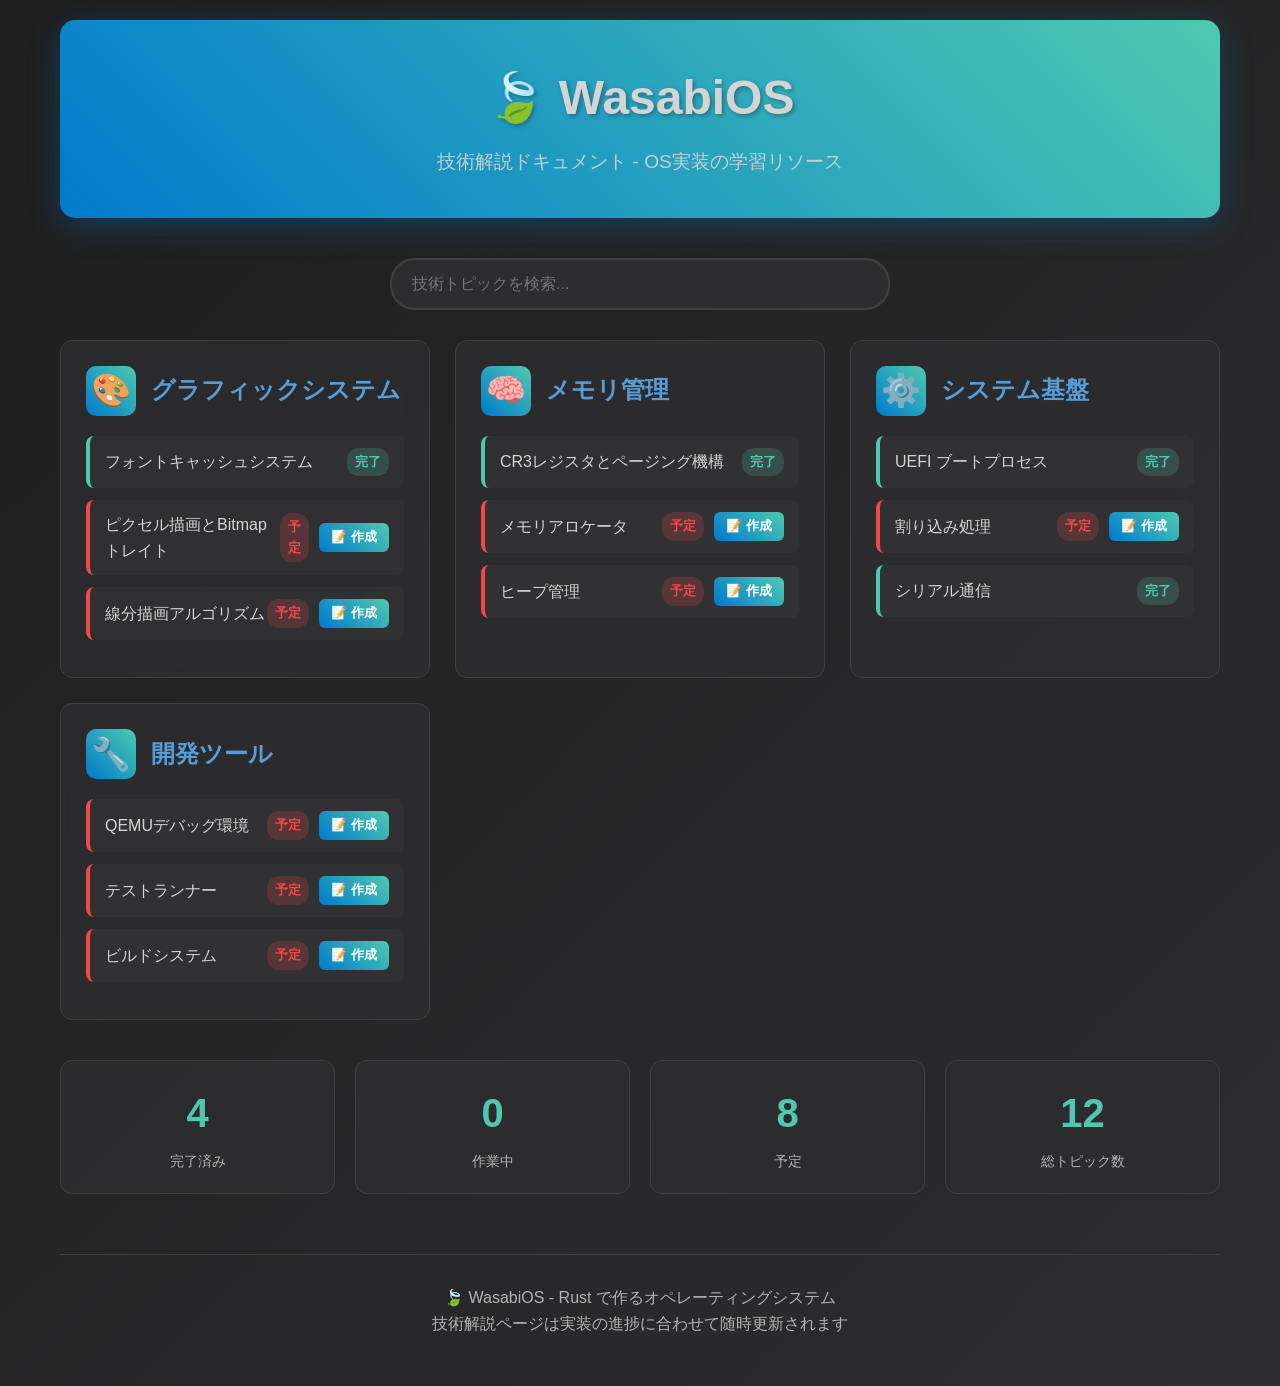
==== commit 534ed147: "add: ページングテーブルのベースアドレスを保持するCR3レジスタ周りについて" ====
--- a/docs/index.html
+++ b/docs/index.html
@@ -545,21 +545,18 @@
                     <h2 class="category-title">メモリ管理</h2>
                 </div>
                 <ul class="topic-list">
+                    <li class="topic-item completed">
+                        <a href="topics/memory-paging/index.html" class="topic-link">
+                            <span class="topic-title">CR3レジスタとページング機構</span>
+                            <span class="topic-status status-completed">完了</span>
+                        </a>
+                    </li>
                     <li class="topic-item planned">
                         <div class="topic-link">
                             <span class="topic-title">メモリアロケータ</span>
                             <div class="topic-actions">
                                 <span class="topic-status status-planned">予定</span>
                                 <button class="create-topic-btn" onclick="openCreateModal('memory', 'メモリアロケータ')" title="この技術解説ページを作成">📝 作成</button>
-                            </div>
-                        </div>
-                    </li>
-                    <li class="topic-item planned">
-                        <div class="topic-link">
-                            <span class="topic-title">ページング機構</span>
-                            <div class="topic-actions">
-                                <span class="topic-status status-planned">予定</span>
-                                <button class="create-topic-btn" onclick="openCreateModal('memory', 'ページング機構')" title="この技術解説ページを作成">📝 作成</button>
                             </div>
                         </div>
                     </li>
@@ -644,7 +641,7 @@
 
         <div class="stats">
             <div class="stat-card">
-                <div class="stat-number" id="completedCount">3</div>
+                <div class="stat-number" id="completedCount">4</div>
                 <div class="stat-label">完了済み</div>
             </div>
             <div class="stat-card">
@@ -652,7 +649,7 @@
                 <div class="stat-label">作業中</div>
             </div>
             <div class="stat-card">
-                <div class="stat-number" id="plannedCount">9</div>
+                <div class="stat-number" id="plannedCount">8</div>
                 <div class="stat-label">予定</div>
             </div>
             <div class="stat-card">
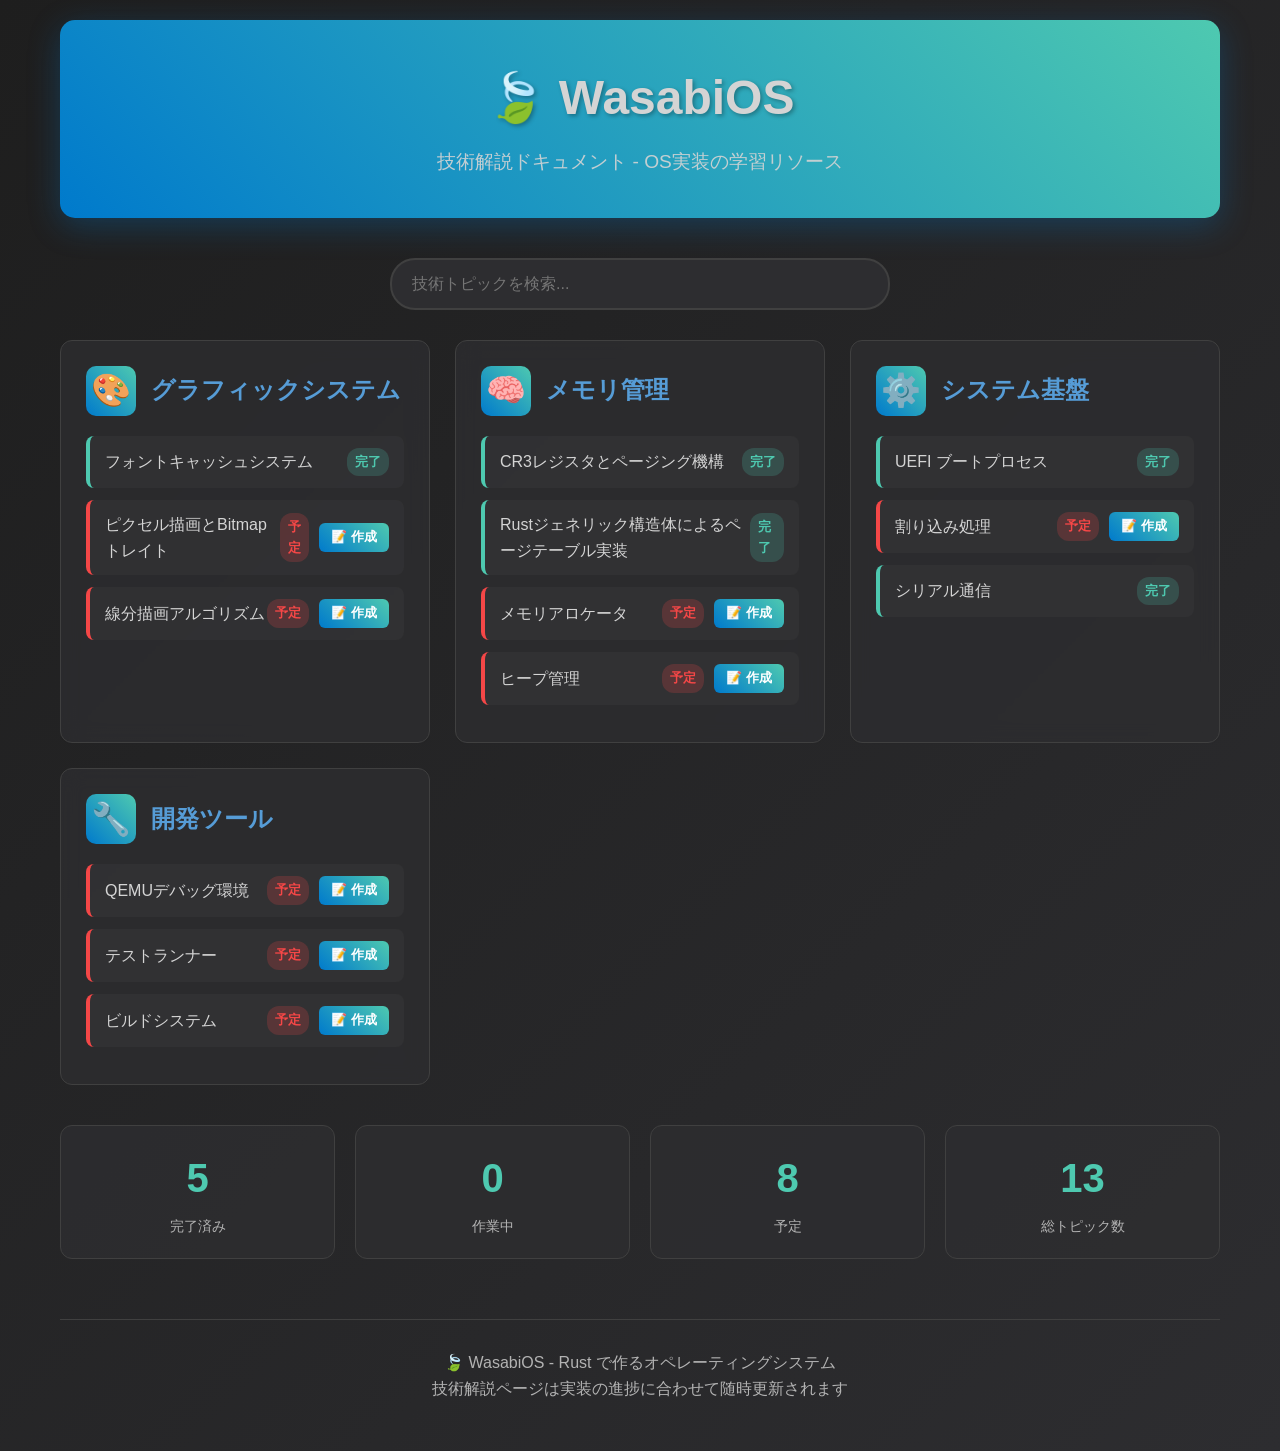
==== commit b5bc5581: "ページテーブル実装" ====
--- a/docs/index.html
+++ b/docs/index.html
@@ -548,6 +548,12 @@
                     <li class="topic-item completed">
                         <a href="topics/memory-paging/index.html" class="topic-link">
                             <span class="topic-title">CR3レジスタとページング機構</span>
+                            <span class="topic-status status-completed">完了</span>
+                        </a>
+                    </li>
+                    <li class="topic-item completed">
+                        <a href="topics/rust-generic-paging/index.html" class="topic-link">
+                            <span class="topic-title">Rustジェネリック構造体によるページテーブル実装</span>
                             <span class="topic-status status-completed">完了</span>
                         </a>
                     </li>
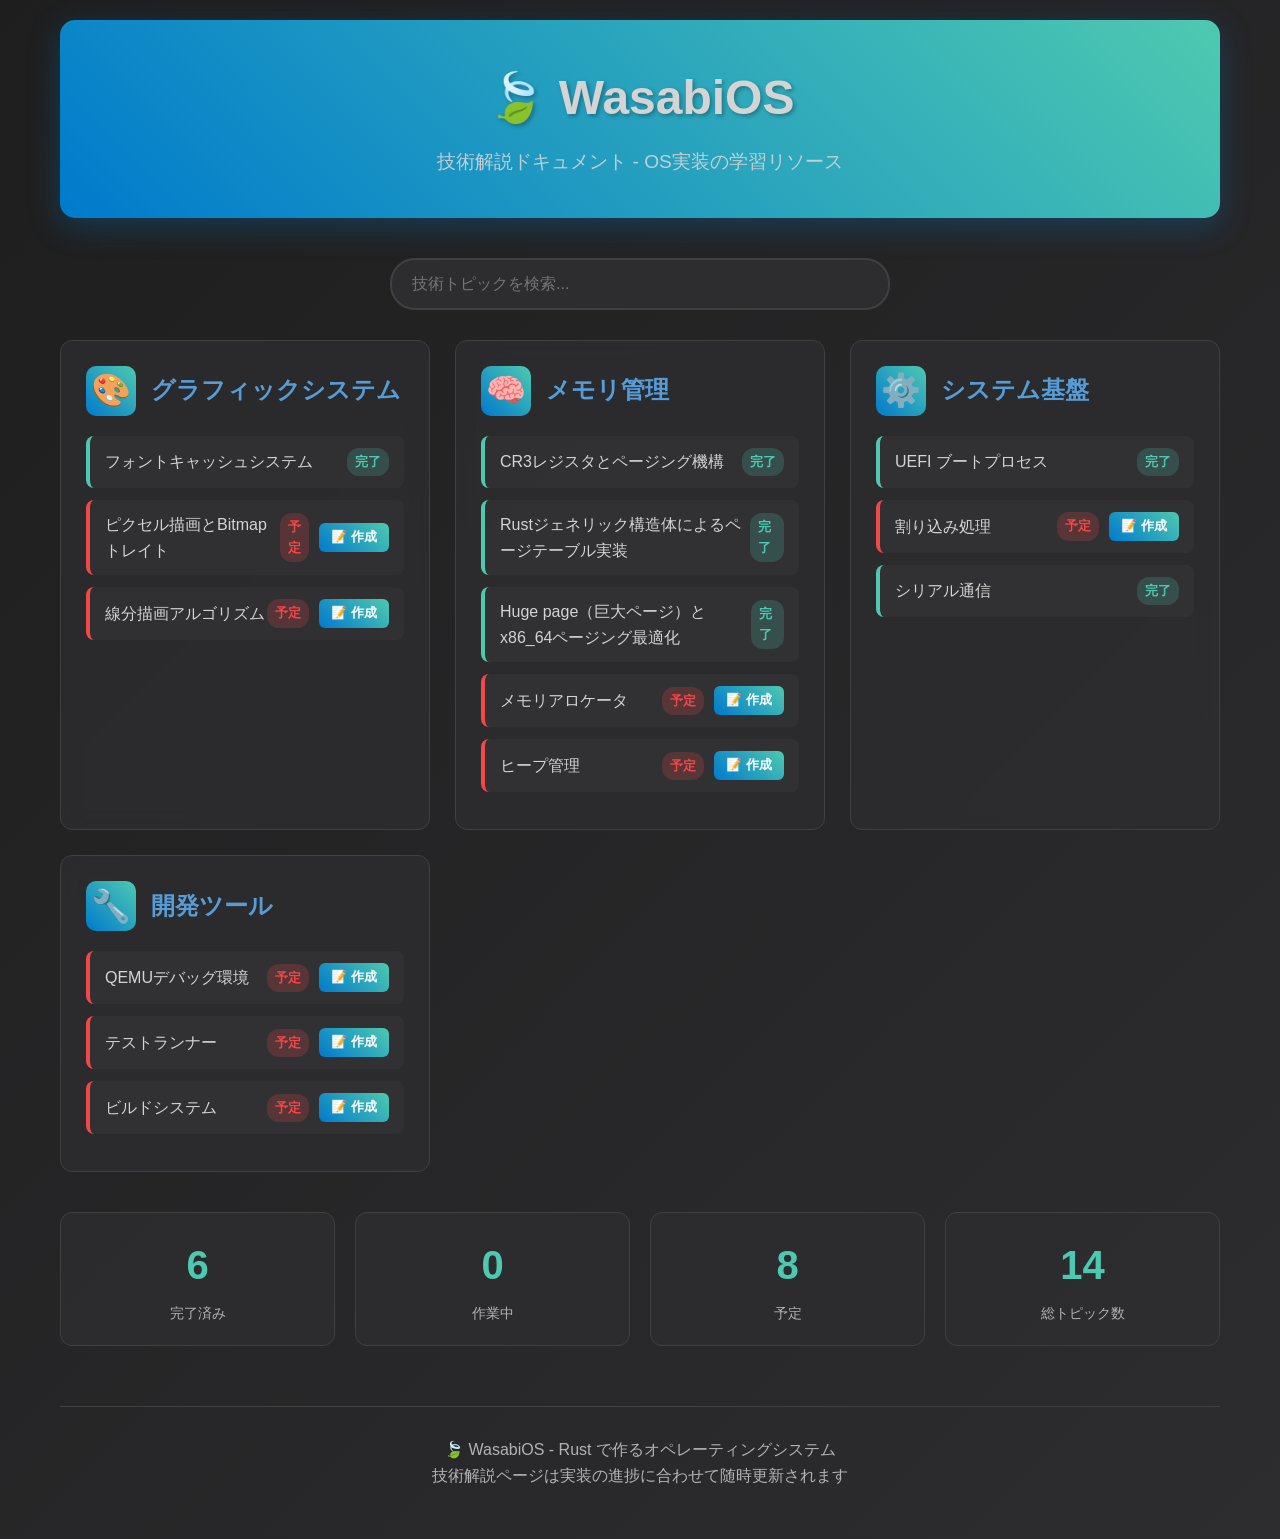
==== commit 74622e9e: "ページテーブル解説" ====
--- a/docs/index.html
+++ b/docs/index.html
@@ -557,6 +557,12 @@
                             <span class="topic-status status-completed">完了</span>
                         </a>
                     </li>
+                    <li class="topic-item completed">
+                        <a href="topics/huge-pages/index.html" class="topic-link">
+                            <span class="topic-title">Huge page（巨大ページ）とx86_64ページング最適化</span>
+                            <span class="topic-status status-completed">完了</span>
+                        </a>
+                    </li>
                     <li class="topic-item planned">
                         <div class="topic-link">
                             <span class="topic-title">メモリアロケータ</span>
@@ -647,7 +653,7 @@
 
         <div class="stats">
             <div class="stat-card">
-                <div class="stat-number" id="completedCount">4</div>
+                <div class="stat-number" id="completedCount">5</div>
                 <div class="stat-label">完了済み</div>
             </div>
             <div class="stat-card">
@@ -659,7 +665,7 @@
                 <div class="stat-label">予定</div>
             </div>
             <div class="stat-card">
-                <div class="stat-number" id="totalCount">12</div>
+                <div class="stat-number" id="totalCount">13</div>
                 <div class="stat-label">総トピック数</div>
             </div>
         </div>
